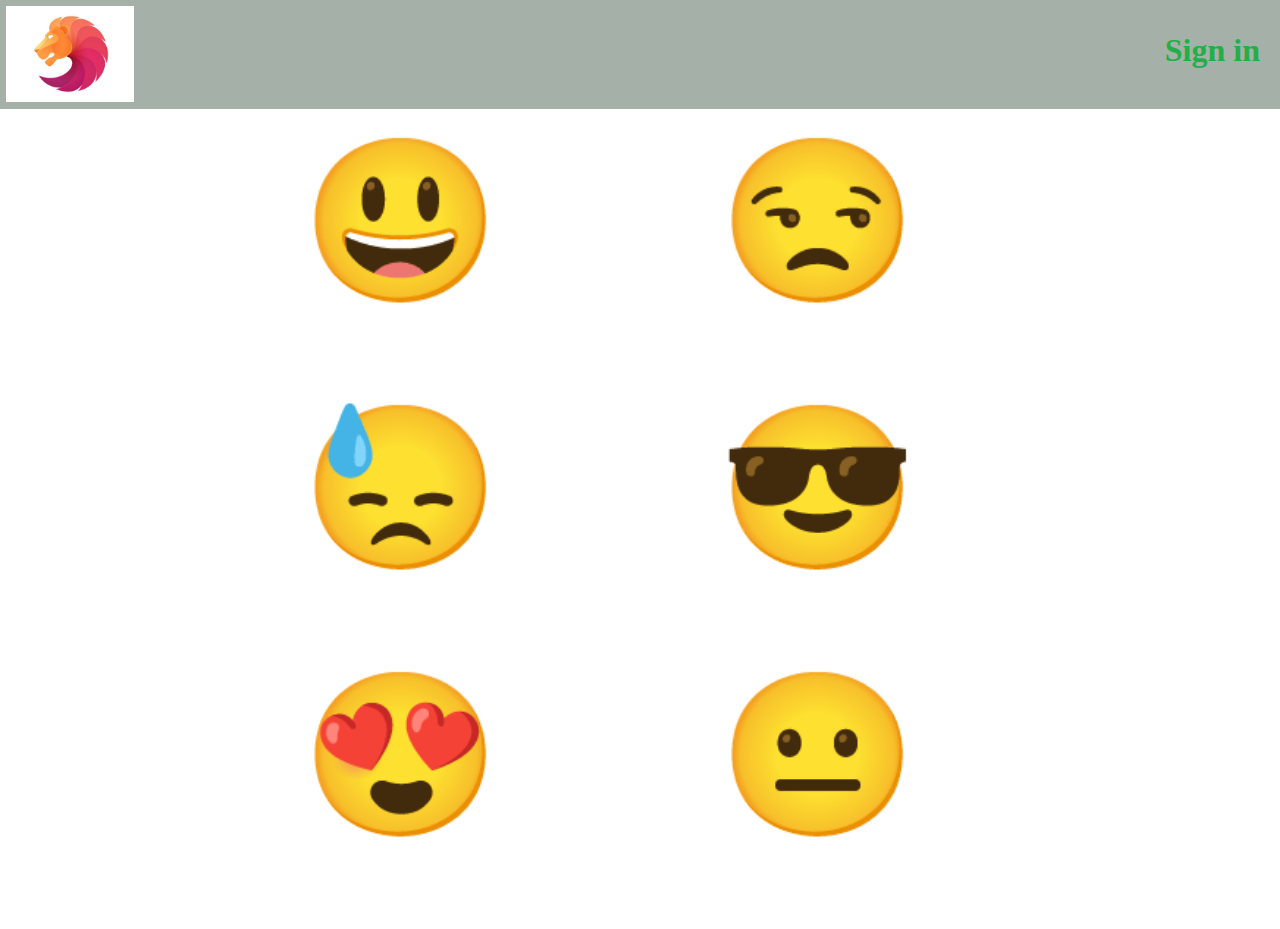
==== 1.html @ 185920fd "Add files via upload" ====
<!DOCTYPE html>
<html lang="en">
<head>
	<meta charset="UTF-8">
	<title>Document</title>
	<link rel="stylesheet" href="css/1.css">
</head>
<body>
	<header>
		<img src="img/1.jpg" alt="">
		<a href=""><h1>Sign in</h1></a>
	</header>
	<div class="container">
		<div class="emoji">
			<div class="icon" tabindex="-1">
				<h1>&#128515;</h1>
				<div class="comment"><p>Я веселий</p></div>
			</div>
			<div class="icon" tabindex="-1">
				<h1>&#128531;</h1>
				<div class="comment"><p>Я хвилююсь</p></div>
			</div>
			<div class="icon" tabindex="-1">
				<h1>&#128525;</h1>
				<div class="comment"><p>Я влюбився(лась)</p></div>
			</div>
		</div>
		<div class="emoji">
			<div class="icon" tabindex="-1">
				<h1>&#128530;</h1>
				<div class="comment"><p>Я засмучений(а)</p></div>
			</div>
			<div class="icon" tabindex="-1">
				<h1>&#128526;</h1>
				<div class="comment"><p>Усе топ</p></div>
			</div>
			<div class="icon" tabindex="-1">
				<h1>&#128528;</h1>
				<div class="comment"><p>Ну так</p></div>
			</div>
		</div>
	</div>
	<footer>
		
	</footer>
</body>
</html>
---- css/1.css ----
*{
	margin: 0;
	padding: 0;
}

body{
	background-image: url('https://image.freepik.com/free-photo/_3248-1950.jpg');
	background-image: local;
	background-size: cover;
}

header{
	background-color: #a5b0a8;
	display: flex;
	position: fixed;
	width: 100%;
}

header a{
	margin: 2.5% 0 2.5% 80%;
	text-decoration: none;
	color: #21b048;
}

header img{
	width: 10%;
	margin: 0.5% 0.5% 0.5% 0.5%;
	cursor: pointer;
}

.container{
	display: flex;
	margin-left: 15%;
	padding-top: 10%;
}

.comment p{
	font-size: 200%;
	background-color: #cadbcf;
	opacity: 0.7;
}

.emoji div h1{
	font-size: 1000%;
	cursor: pointer;
}

.emoji{
	text-align: center;
	margin: 0 10% 0 10%;
}

.emoji .icon{
	margin-bottom: 40%;
}

.comment{
	display: none;
	position: absolute;
	width: 17.7%;
}

.icon:focus .comment{
	 display: block;
}
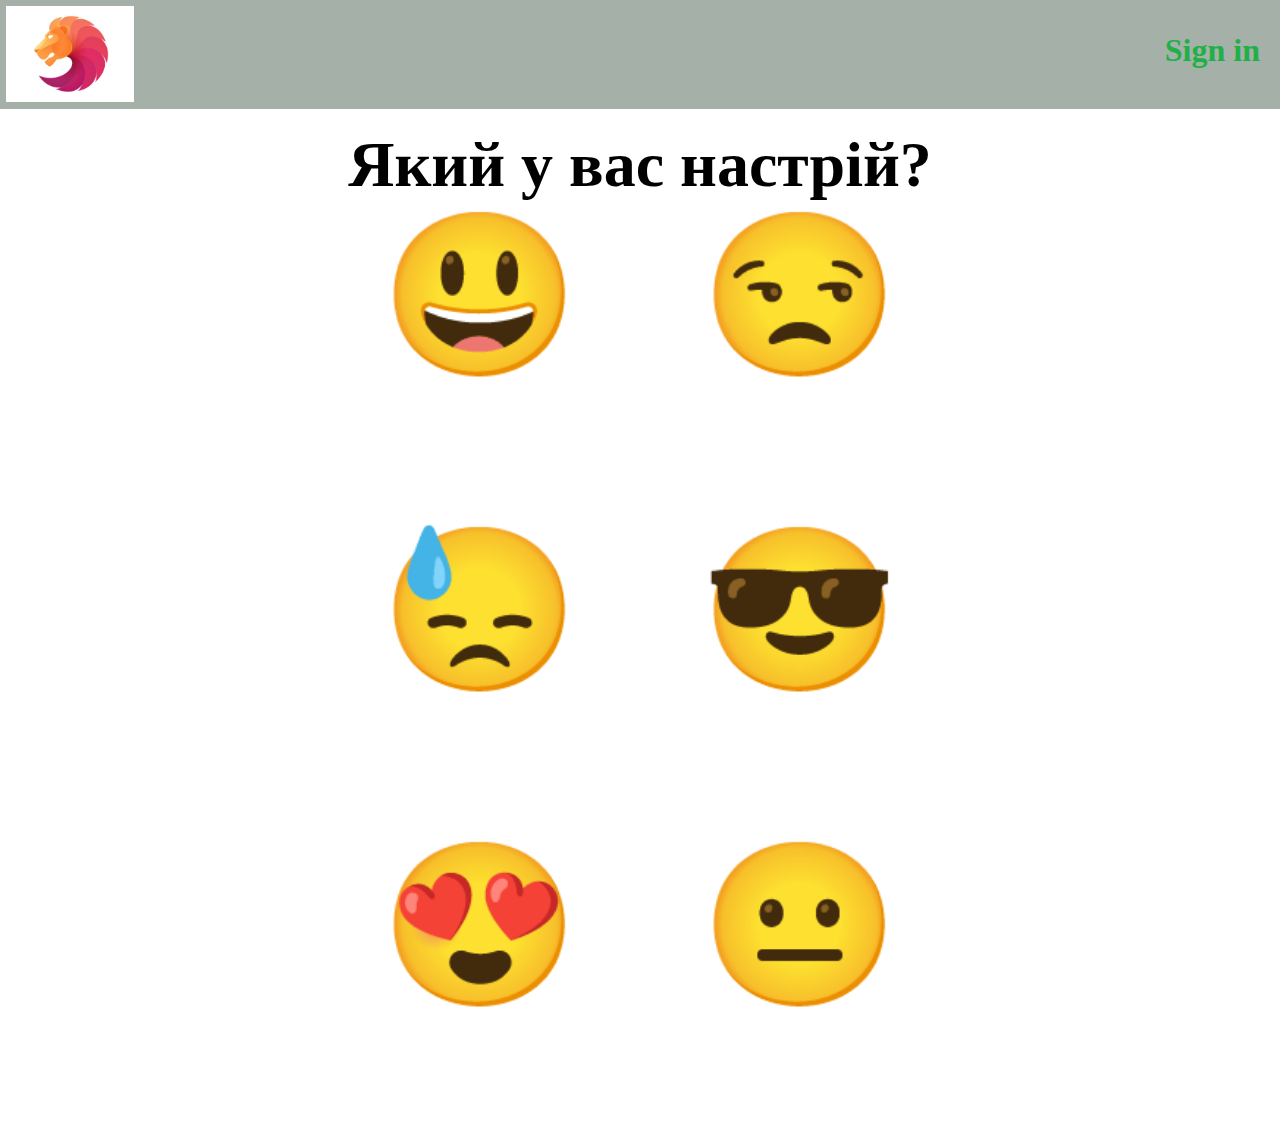
==== commit 3c15b2be: "Add files via upload" ====
--- a/1.html
+++ b/1.html
@@ -10,6 +10,7 @@
 		<img src="img/1.jpg" alt="">
 		<a href=""><h1>Sign in</h1></a>
 	</header>
+	<div class="a"><h1>Який у вас настрій?</h1></div>
 	<div class="container">
 		<div class="emoji">
 			<div class="icon" tabindex="-1">
--- a/css/1.css
+++ b/css/1.css
@@ -7,6 +7,7 @@
 	background-image: url('https://image.freepik.com/free-photo/_3248-1950.jpg');
 	background-image: local;
 	background-size: cover;
+	width: 100%;
 }
 
 header{
@@ -29,37 +30,48 @@
 }
 
 .container{
+	text-align: center;
+	width: 50%;
 	display: flex;
-	margin-left: 15%;
-	padding-top: 10%;
+	margin: 0 25% 0 25%;
 }
 
 .comment p{
 	font-size: 200%;
 	background-color: #cadbcf;
 	opacity: 0.7;
+	color: #0e872e;
+	font-weight: bold;
 }
 
-.emoji div h1{
+.icon h1{
 	font-size: 1000%;
 	cursor: pointer;
 }
 
 .emoji{
-	text-align: center;
-	margin: 0 10% 0 10%;
+	width: 100%;
 }
 
-.emoji .icon{
+.icon{
+	width: 100%;
 	margin-bottom: 40%;
 }
 
 .comment{
+	margin-top: 5%;
+	width: 25%;
 	display: none;
 	position: absolute;
-	width: 17.7%;
 }
 
 .icon:focus .comment{
 	 display: block;
+}
+
+.a{
+	text-align: center;
+	width: 100%;
+	padding-top: 10%;
+	font-size: 200%;
 }